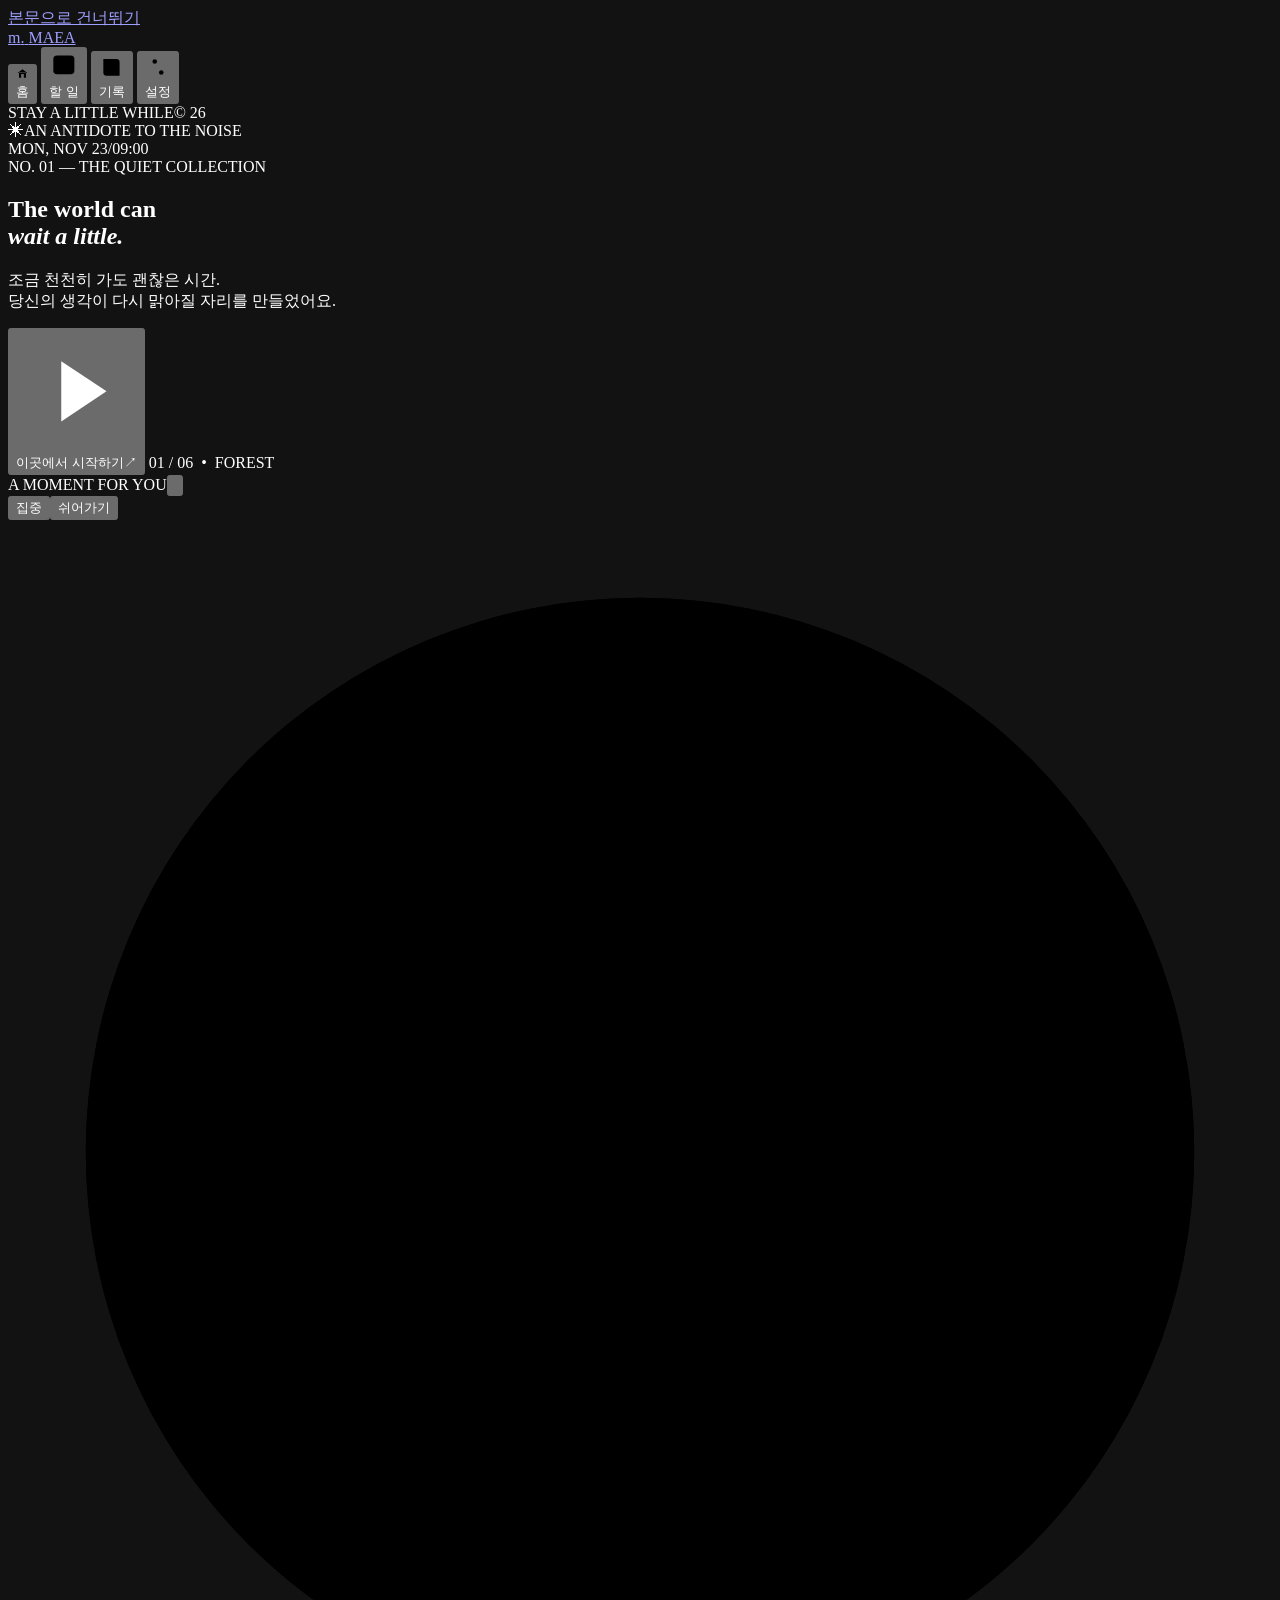
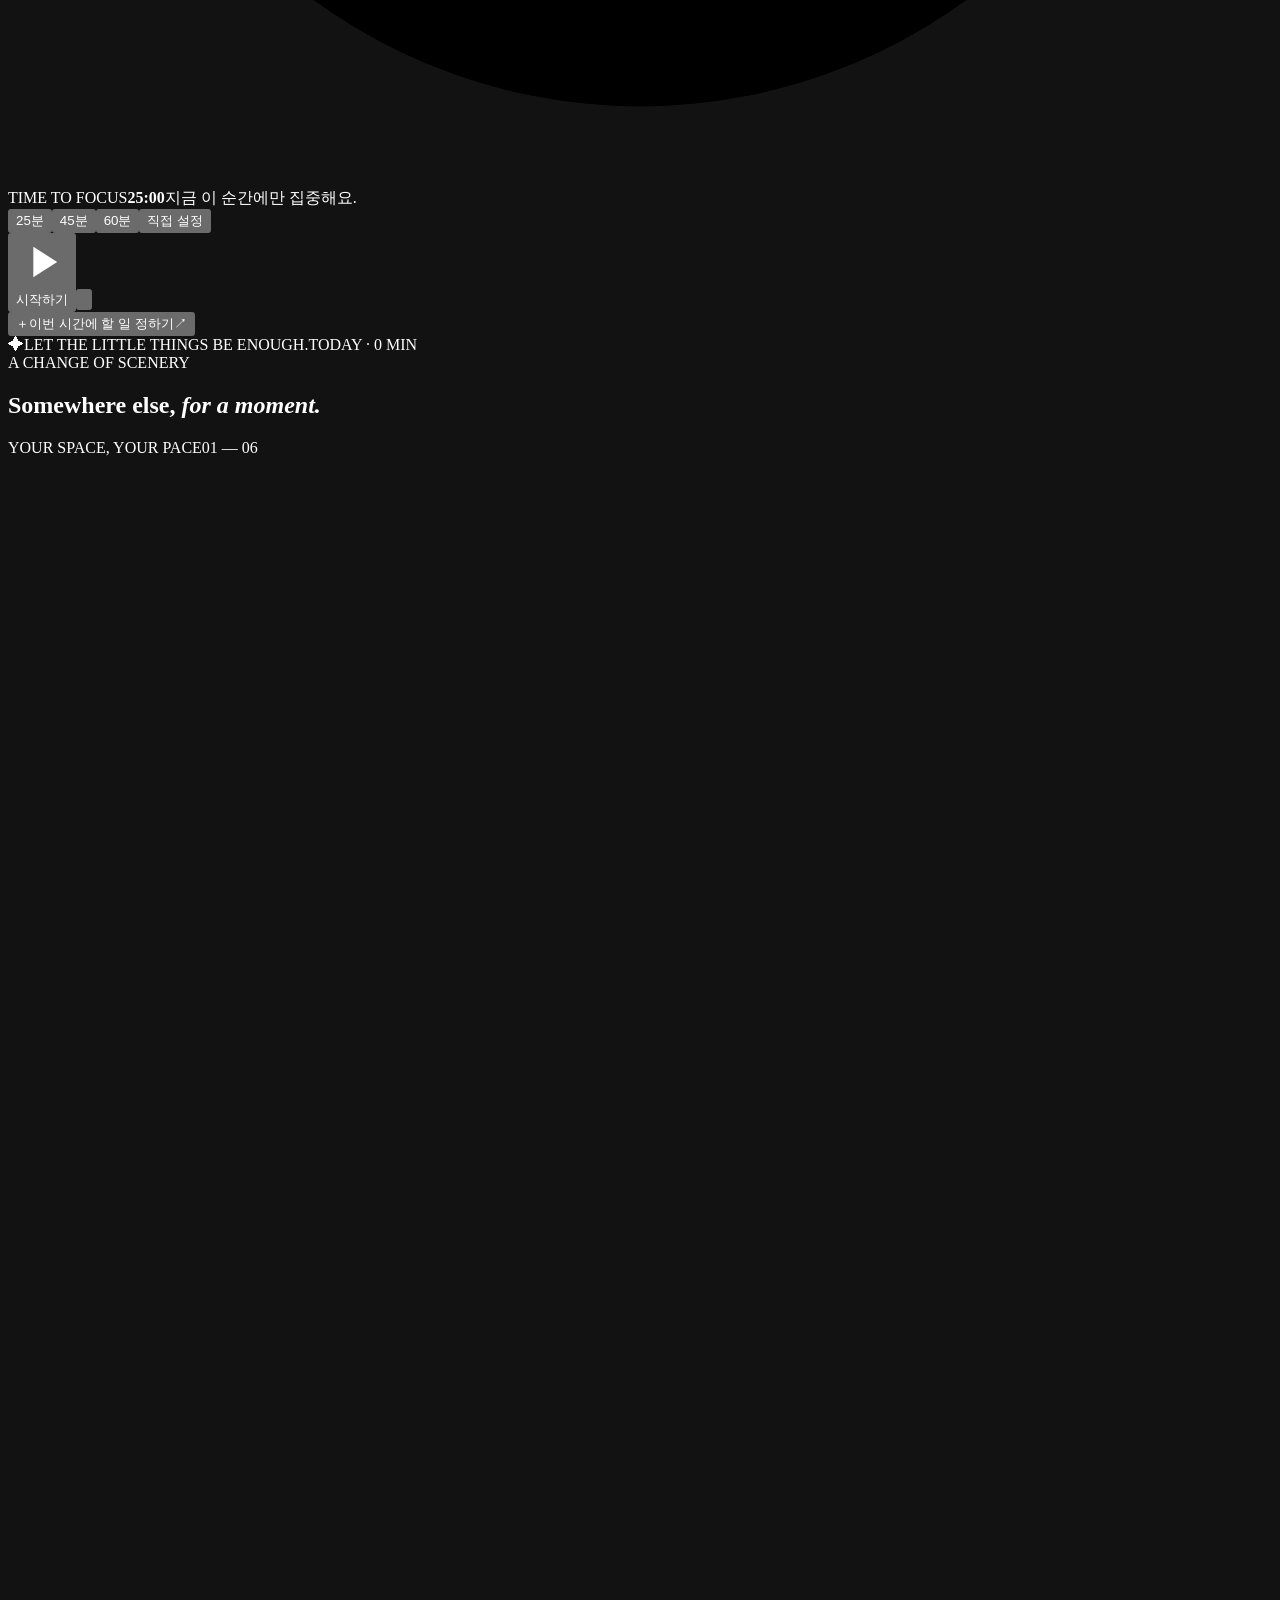
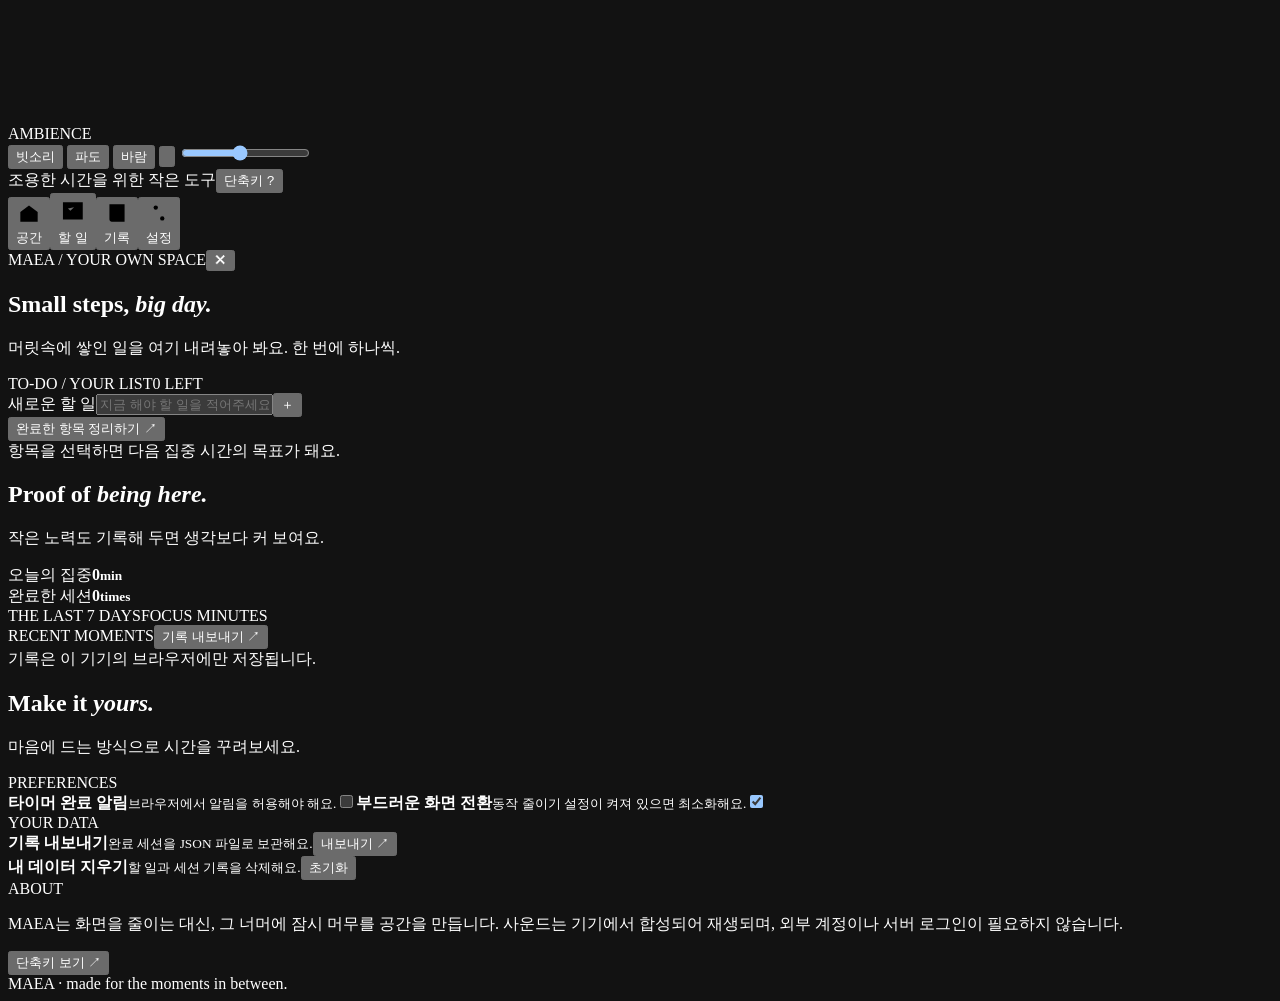
==== index.html @ 88b79ca4 "feat: initialize MAEA cinematic focus experience" ====
<!doctype html>
<html lang="ko">
<head>
  <meta charset="utf-8">
  <meta name="viewport" content="width=device-width, initial-scale=1, viewport-fit=cover">
  <meta name="theme-color" content="#111917">
  <meta name="description" content="MAEA — 조용한 공간, 나만의 시간. 풍경과 앰비언트 사운드, 타이머, 기록을 하나의 몰입 경험으로.">
  <meta name="color-scheme" content="dark">
  <meta property="og:title" content="MAEA — Make a little room for yourself.">
  <meta property="og:description" content="Focus, gently. 여섯 풍경과 함께하는 작은 몰입 공간.">
  <meta property="og:type" content="website">
  <link rel="icon" href="./favicon.svg" type="image/svg+xml">
  <link rel="manifest" href="./manifest.webmanifest">
  <link rel="preconnect" href="https://images.unsplash.com">
  <link rel="preconnect" href="https://fonts.googleapis.com">
  <link rel="preconnect" href="https://fonts.gstatic.com" crossorigin>
  <link href="https://fonts.googleapis.com/css2?family=DM+Sans:wght@400;500;600;700&family=DM+Mono:wght@400;500&family=Instrument+Serif:ital@0;1&family=Noto+Sans+KR:wght@300;400;500;600;700&display=swap" rel="stylesheet">
  <link rel="stylesheet" href="./styles.css">
  <title>MAEA — a place for the present</title>
</head>
<body>
  <a href="#main" class="skip-link">본문으로 건너뛰기</a>
  <div id="backdrop" aria-hidden="true">
    <div class="photo-layer photo-a" id="photoA"></div>
    <div class="photo-layer photo-b" id="photoB"></div>
    <div class="atmosphere"></div><div class="grain"></div>
  </div>
  <div class="app-shell" id="app">
    <aside class="rail" aria-label="탐색">
      <a href="#main" class="brand" aria-label="MAEA 홈">
        <span class="brand-glyph">m<span>.</span></span>
        <span class="brand-name">MAEA</span>
      </a>
      <div class="rail-center">
        <button class="rail-btn active" type="button" id="navHome" aria-label="홈" title="홈">
          <svg viewBox="0 0 24 24" aria-hidden="true"><path d="m3 11 9-7 9 7M5.5 10v10h13V10M9.5 20v-7h5v7"/></svg><span class="rail-tooltip">홈</span>
        </button>
        <button class="rail-btn" type="button" data-panel="tasks" aria-label="할 일" title="할 일">
          <svg viewBox="0 0 24 24" aria-hidden="true"><rect x="3.5" y="4.5" width="17" height="15" rx="3"/><path d="m7.5 10 2 2 3.5-4M14.5 11h3M7.5 16h9"/></svg><span class="rail-tooltip">할 일</span>
        </button>
        <button class="rail-btn" type="button" data-panel="journal" aria-label="기록" title="기록">
          <svg viewBox="0 0 24 24" aria-hidden="true"><path d="M4 4.5h12a3 3 0 0 1 3 3V20H7a3 3 0 0 1-3-3zM4 17a3 3 0 0 1 3-3h12M8.5 8.5h7M8.5 11.5h5"/></svg><span class="rail-tooltip">기록</span>
        </button>
        <span class="rail-rule"></span>
        <button class="rail-btn" type="button" data-panel="settings" aria-label="설정" title="설정">
          <svg viewBox="0 0 24 24" aria-hidden="true"><path d="M4 7h16M4 17h16M9 4v6M15 14v6"/><circle cx="9" cy="7" r="2.1"/><circle cx="15" cy="17" r="2.1"/></svg><span class="rail-tooltip">설정</span>
        </button>
      </div>
      <div class="rail-bottom"><span class="rail-vertical">STAY A LITTLE WHILE</span><span class="rail-index">© 26</span></div>
    </aside>
    <main class="main" id="main">
      <header class="topbar">
        <div class="top-left"><span class="tiny-diamond">✳</span><span>AN ANTIDOTE TO THE NOISE</span></div>
        <div class="top-right"><span class="live-dot"></span><span id="topToday">MON, NOV 23</span><span class="top-separator">/</span><time id="localClock">09:00</time></div>
      </header>
      <section class="hero-grid" aria-labelledby="sceneTitle">
        <div class="story">
          <div class="story-eyebrow"><span class="eyebrow-line"></span><span id="sceneCounter">NO. 01 — THE QUIET COLLECTION</span></div>
          <h1 id="sceneTitle">The world can<br> <em>wait a little.</em></h1>
          <p id="sceneDescription" class="story-copy">조금 천천히 가도 괜찮은 시간.<br>당신의 생각이 다시 맑아질 자리를 만들었어요.</p>
          <div class="story-actions">
            <button class="text-action" type="button" id="storyStart"><span class="action-circle"><svg viewBox="0 0 24 24" aria-hidden="true"><path d="m9 6 9 6-9 6z" fill="currentColor" stroke="none"/></svg></span><span>이곳에서 시작하기</span><span class="tiny-arrow">↗</span></button>
            <span class="story-divider"></span><span class="story-index" id="storyKind">01 / 06&nbsp; • &nbsp;FOREST</span>
          </div>
        </div>
        <div class="timer-wrap" id="timerWrap">
          <article class="timer-card" aria-label="집중 타이머">
            <div class="card-head"><span><span class="card-pulse"></span> A MOMENT FOR YOU</span><button type="button" class="icon-button" id="focusView" aria-label="집중 화면 전환" title="집중 화면"><svg viewBox="0 0 24 24" aria-hidden="true"><path d="M8 3H3v5M16 3h5v5M3 16v5h5M21 16v5h-5"/></svg></button></div>
            <div class="timer-switch" role="group" aria-label="타이머 모드"><button class="mode-btn selected" type="button" data-mode="focus" aria-pressed="true">집중</button><button class="mode-btn" type="button" data-mode="break" aria-pressed="false">쉬어가기</button></div>
            <div class="clock-area">
              <svg class="progress-ring" viewBox="0 0 260 260" aria-hidden="true"><circle class="ring-back" cx="130" cy="130" r="114"/><circle class="ring-front" id="progressCircle" cx="130" cy="130" r="114" stroke-dasharray="716.283" stroke-dashoffset="0"/></svg>
              <div class="clock-center"><span class="clock-label" id="clockLabel">TIME TO FOCUS</span><strong id="timerDisplay" class="timer-digits" role="timer" aria-live="off">25:00</strong><span id="timerSubtitle" class="clock-subtitle">지금 이 순간에만 집중해요.</span></div>
            </div>
            <div class="duration-row" role="group" aria-label="시간 선택"><button type="button" class="duration active" data-duration="25">25분</button><button type="button" class="duration" data-duration="45">45분</button><button type="button" class="duration" data-duration="60">60분</button><button type="button" class="duration" data-duration="custom">직접 설정</button></div>
            <div class="timer-actions"><button class="play-btn" type="button" id="timerPlay"><svg class="play-icon" viewBox="0 0 24 24" aria-hidden="true"><path d="m8 5 11 7-11 7z" fill="currentColor" stroke="none"/></svg><span id="playLabel">시작하기</span></button><button class="reset-btn" type="button" id="timerReset" aria-label="타이머 처음부터" title="타이머 초기화"><svg viewBox="0 0 24 24" aria-hidden="true"><path d="M4 12a8 8 0 1 0 2.5-5.8L4 9M4 4v5h5"/></svg></button></div>
            <button class="intent-row" type="button" data-panel="tasks"><span class="intent-plus">＋</span><span id="intentLabel">이번 시간에 할 일 정하기</span><span class="intent-chevron">↗</span></button>
          </article>
          <div class="session-caption"><span>✦</span><span>LET THE LITTLE THINGS BE ENOUGH.</span><span class="caption-rule"></span><span id="todayMinutes">TODAY · 0 MIN</span></div>
        </div>
      </section>
      <section class="explore" aria-label="풍경 선택">
        <div class="explore-heading"><div><span class="section-kicker">A CHANGE OF SCENERY</span><h2>Somewhere else, <em>for a moment.</em></h2></div><div class="explore-right"><span>YOUR SPACE, YOUR PACE</span><span id="sceneFraction">01 — 06</span></div></div>
        <div class="scene-gallery" id="sceneGallery" role="group" aria-label="공간 선택"></div>
      </section>
      <footer class="footer">
        <div class="sound-toolbar" aria-label="공간 사운드">
          <div class="sound-title"><svg viewBox="0 0 24 24" aria-hidden="true"><path d="M4 10v4M8 6v12M12 3v18M16 7v10M20 10v4"/></svg><span>AMBIENCE</span></div>
          <span class="sound-divider"></span>
          <button class="sound-choice" type="button" data-sound="rain" aria-pressed="false">빗소리</button>
          <button class="sound-choice" type="button" data-sound="ocean" aria-pressed="false">파도</button>
          <button class="sound-choice" type="button" data-sound="wind" aria-pressed="false">바람</button>
          <span class="sound-divider mobile-hide"></span>
          <button class="sound-mute" type="button" id="soundMute" aria-label="소리 켜기 또는 끄기" title="소리 끄기/켜기"><svg viewBox="0 0 24 24" aria-hidden="true"><path d="M4 9v6h4l5 4V5L8 9zM17 9c1.5 1.5 1.5 4.5 0 6"/></svg></button>
          <label class="volume-label" aria-label="음량"><input type="range" id="soundVolume" min="0" max="100" value="45"></label>
        </div>
        <div class="footer-note"><span>조용한 시간을 위한 작은 도구</span><button type="button" id="helpLink">단축키 <kbd>?</kbd></button></div>
      </footer>
    </main>
  </div>
  <div class="mobile-nav" aria-label="모바일 탐색"><button type="button" data-mobile-home class="mobile-link active"><svg viewBox="0 0 24 24"><path d="m4 11 8-6 8 6v9H4zM9 20v-7h6v7"/></svg><span>공간</span></button><button type="button" data-panel="tasks" class="mobile-link"><svg viewBox="0 0 24 24"><path d="M4 5h16v14H4zM8 10l2 2 3-3M14 14h4"/></svg><span>할 일</span></button><button type="button" data-panel="journal" class="mobile-link"><svg viewBox="0 0 24 24"><path d="M5 4h14v16H7a2 2 0 0 1-2-2zM9 9h6M9 13h6"/></svg><span>기록</span></button><button type="button" data-panel="settings" class="mobile-link"><svg viewBox="0 0 24 24"><path d="M4 7h16M4 17h16M9 4v6M15 14v6"/><circle cx="9" cy="7" r="2"/><circle cx="15" cy="17" r="2"/></svg><span>설정</span></button></div>
  <div class="scrim" id="scrim" hidden></div>
  <aside id="sidePanel" class="side-panel" aria-label="작업 패널" aria-hidden="true">
    <div class="panel-top"><span class="section-kicker">MAEA / YOUR OWN SPACE</span><button type="button" id="closePanel" class="panel-close" aria-label="닫기">✕</button></div>
    <div class="panel-page" data-page="tasks"><div class="panel-title-block"><h2>Small steps, <em>big day.</em></h2><p>머릿속에 쌓인 일을 여기 내려놓아 봐요. 한 번에 하나씩.</p></div><div class="panel-section-label"><span>TO-DO / YOUR LIST</span><span id="taskCount">0 LEFT</span></div><form id="taskForm" class="task-form"><label class="sr-only" for="taskInput">새로운 할 일</label><input id="taskInput" type="text" autocomplete="off" maxlength="90" placeholder="지금 해야 할 일을 적어주세요"><button type="submit" aria-label="추가">＋</button></form><div id="taskList" class="task-list"></div><button class="subtle-link" id="clearTasks" type="button">완료한 항목 정리하기 ↗</button><div class="panel-footnote">항목을 선택하면 다음 집중 시간의 목표가 돼요.</div></div>
    <div class="panel-page" data-page="journal"><div class="panel-title-block"><h2>Proof of <em>being here.</em></h2><p>작은 노력도 기록해 두면 생각보다 커 보여요.</p></div><div class="stats-grid"><div><span>오늘의 집중</span><strong id="statToday">0<small>min</small></strong></div><div><span>완료한 세션</span><strong id="statSessions">0<small>times</small></strong></div></div><div class="panel-section-label"><span>THE LAST 7 DAYS</span><span>FOCUS MINUTES</span></div><div id="weekBars" class="week-bars" aria-label="지난 7일 기록"></div><div class="panel-section-label history-label"><span>RECENT MOMENTS</span><button class="subtle-link" id="exportHistory" type="button">기록 내보내기 ↗</button></div><div id="historyList" class="history-list"></div><div class="panel-footnote">기록은 이 기기의 브라우저에만 저장됩니다.</div></div>
    <div class="panel-page" data-page="settings"><div class="panel-title-block"><h2>Make it <em>yours.</em></h2><p>마음에 드는 방식으로 시간을 꾸려보세요.</p></div><div class="panel-section-label">PREFERENCES</div><label class="setting-row"><span><strong>타이머 완료 알림</strong><small>브라우저에서 알림을 허용해야 해요.</small></span><input type="checkbox" id="notifyToggle" role="switch"></label><label class="setting-row"><span><strong>부드러운 화면 전환</strong><small>동작 줄이기 설정이 켜져 있으면 최소화해요.</small></span><input type="checkbox" id="motionToggle" role="switch" checked></label><div class="panel-section-label setting-space">YOUR DATA</div><div class="setting-row"><span><strong>기록 내보내기</strong><small>완료 세션을 JSON 파일로 보관해요.</small></span><button class="settings-action" type="button" id="exportSettings">내보내기 ↗</button></div><div class="setting-row"><span><strong>내 데이터 지우기</strong><small>할 일과 세션 기록을 삭제해요.</small></span><button class="settings-action danger" type="button" id="eraseData">초기화</button></div><div class="panel-section-label setting-space">ABOUT</div><p class="about-copy">MAEA는 화면을 줄이는 대신, 그 너머에 잠시 머무를 공간을 만듭니다. 사운드는 기기에서 합성되어 재생되며, 외부 계정이나 서버 로그인이 필요하지 않습니다.</p><button class="subtle-link" type="button" id="showShortcuts">단축키 보기 ↗</button><div class="panel-footnote">MAEA · made for the moments in between.</div></div>
  </aside>
  <div class="modal-backdrop" id="finishModal" hidden>
    <section class="finish-card" role="dialog" aria-modal="true" aria-labelledby="finishTitle"><span class="finish-stars">✦ &nbsp; ✳ &nbsp; ✦</span><span class="section-kicker">A MOMENT, WELL SPENT</span><h2 id="finishTitle">You showed <em>up.</em></h2><p id="finishBody">작은 집중 하나가 쌓였어요. 어떤 기분으로 마쳤나요?</p><div class="mood-row" role="group" aria-label="기분 선택"><button type="button" data-mood="맑음" aria-pressed="false">☀️ <span>맑음</span></button><button type="button" data-mood="평온" aria-pressed="false">🍃 <span>평온</span></button><button type="button" data-mood="뿌듯" aria-pressed="false">✨ <span>뿌듯</span></button><button type="button" data-mood="지침" aria-pressed="false">🌙 <span>지침</span></button></div><label class="sr-only" for="reflectionInput">짧은 메모</label><textarea id="reflectionInput" maxlength="240" placeholder="기억하고 싶은 생각 한 줄 (선택)" rows="3"></textarea><button class="play-btn finish-save" id="finishSave" type="button">기록 저장하기 <span>↗</span></button><button class="finish-later" type="button" id="finishClose">그냥 닫기</button></section>
  </div>
  <div class="modal-backdrop" id="shortcutModal" hidden><section class="shortcut-card" role="dialog" aria-modal="true" aria-labelledby="shortcutTitle"><div class="shortcut-heading"><h2 id="shortcutTitle">A few <em>shortcuts.</em></h2><button type="button" id="closeShortcuts" class="panel-close" aria-label="닫기">✕</button></div><div><span>타이머 시작 / 일시정지</span><kbd>Space</kbd></div><div><span>풍경 전환</span><kbd>1 — 6</kbd></div><div><span>패널 / 창 닫기</span><kbd>Esc</kbd></div><div><span>단축키 보기</span><kbd>?</kbd></div></section></div>
  <div class="toast" id="toast" role="status" aria-live="polite"></div>
  <script src="./app.js" defer></script>
</body>
</html>
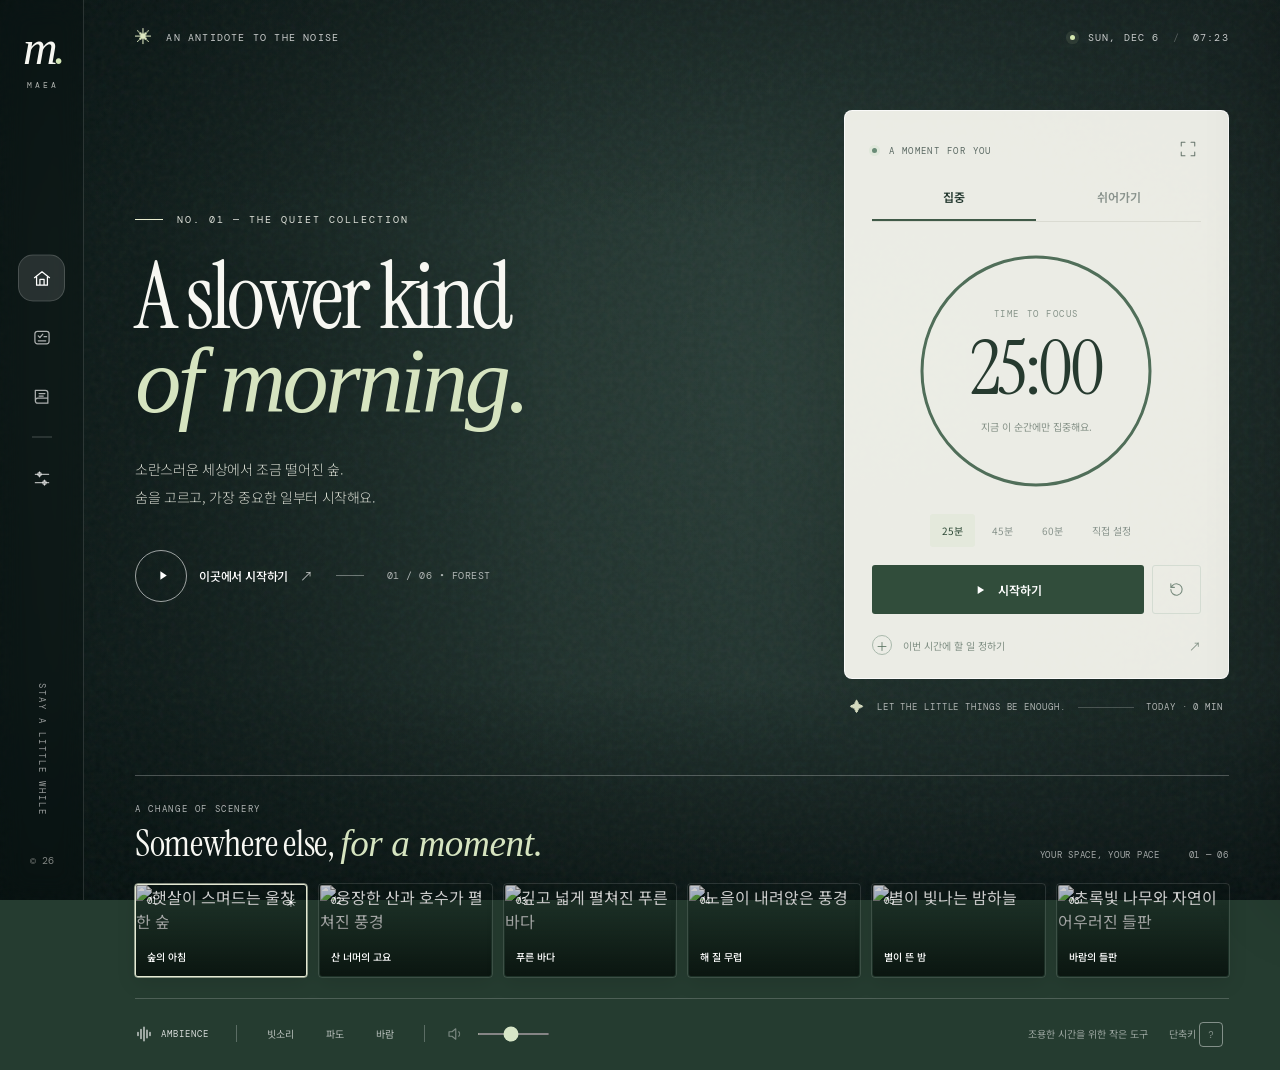
==== commit 7afde6ff: "ux: add designed custom duration dialog instead of native prompt" ====
--- a/index.html
+++ b/index.html
@@ -109,6 +109,17 @@
     <section class="finish-card" role="dialog" aria-modal="true" aria-labelledby="finishTitle"><span class="finish-stars">✦ &nbsp; ✳ &nbsp; ✦</span><span class="section-kicker">A MOMENT, WELL SPENT</span><h2 id="finishTitle">You showed <em>up.</em></h2><p id="finishBody">작은 집중 하나가 쌓였어요. 어떤 기분으로 마쳤나요?</p><div class="mood-row" role="group" aria-label="기분 선택"><button type="button" data-mood="맑음" aria-pressed="false">☀️ <span>맑음</span></button><button type="button" data-mood="평온" aria-pressed="false">🍃 <span>평온</span></button><button type="button" data-mood="뿌듯" aria-pressed="false">✨ <span>뿌듯</span></button><button type="button" data-mood="지침" aria-pressed="false">🌙 <span>지침</span></button></div><label class="sr-only" for="reflectionInput">짧은 메모</label><textarea id="reflectionInput" maxlength="240" placeholder="기억하고 싶은 생각 한 줄 (선택)" rows="3"></textarea><button class="play-btn finish-save" id="finishSave" type="button">기록 저장하기 <span>↗</span></button><button class="finish-later" type="button" id="finishClose">그냥 닫기</button></section>
   </div>
   <div class="modal-backdrop" id="shortcutModal" hidden><section class="shortcut-card" role="dialog" aria-modal="true" aria-labelledby="shortcutTitle"><div class="shortcut-heading"><h2 id="shortcutTitle">A few <em>shortcuts.</em></h2><button type="button" id="closeShortcuts" class="panel-close" aria-label="닫기">✕</button></div><div><span>타이머 시작 / 일시정지</span><kbd>Space</kbd></div><div><span>풍경 전환</span><kbd>1 — 6</kbd></div><div><span>패널 / 창 닫기</span><kbd>Esc</kbd></div><div><span>단축키 보기</span><kbd>?</kbd></div></section></div>
+  <div class="modal-backdrop" id="customModal" hidden>
+    <section class="custom-card" role="dialog" aria-modal="true" aria-labelledby="customTitle">
+      <div class="custom-top"><span class="section-kicker">SET YOUR OWN PACE</span><button id="customClose" type="button" class="panel-close" aria-label="닫기">✕</button></div>
+      <h2 id="customTitle">Your time, <em>your rules.</em></h2>
+      <p>오늘의 리듬에 딱 맞는 시간을 정해보세요.</p>
+      <form id="customForm"><label for="customMinutes">DURATION / MINUTES</label>
+        <div class="custom-input-wrap"><input id="customMinutes" type="number" min="1" max="180" step="1" required inputmode="numeric"><span>MIN</span></div>
+        <button class="play-btn custom-apply" type="submit">이 시간으로 시작하기 <span>↗</span></button>
+      </form>
+    </section>
+  </div>
   <div class="toast" id="toast" role="status" aria-live="polite"></div>
   <script src="./app.js" defer></script>
 </body>
--- a/styles.css
+++ b/styles.css
@@ -0,0 +1,261 @@
+:root{
+  --ink:#14201c;--muted:#718079;--paper:#f3f1e9;--accent:#dee9cf;--white:#f7f7f2;--serif:'Instrument Serif',Georgia,serif;--sans:'DM Sans','Noto Sans KR',system-ui,sans-serif;--mono:'DM Mono',monospace;--shadow:0 28px 90px rgba(3,14,10,.24);
+}
+*,*::before,*::after{box-sizing:border-box}
+html{scroll-behavior:smooth;background:#151d18}
+body{margin:0;min-width:320px;color:var(--white);background:transparent;font-family:var(--sans);-webkit-font-smoothing:antialiased}
+button,input,textarea{font:inherit}
+button{cursor:pointer}
+button:focus-visible,input:focus-visible,textarea:focus-visible,a:focus-visible{outline:2px solid #e4eab7;outline-offset:4px}
+a{color:inherit;text-decoration:none}
+[hidden]{display:none!important}
+svg{width:22px;height:22px;fill:none;stroke:currentColor;stroke-width:1.5;stroke-linecap:round;stroke-linejoin:round}
+.sr-only{position:absolute!important;width:1px;height:1px;padding:0;margin:-1px;overflow:hidden;clip:rect(0,0,0,0);white-space:nowrap;border:0}
+.skip-link{position:absolute;top:-70px;left:20px;background:#fff;color:#111;padding:12px 18px;z-index:60}
+.skip-link:focus{top:15px}
+#backdrop{position:fixed;inset:0;z-index:0;background:radial-gradient(circle at 70% 40%,#4d695e,#101e1d)}
+.photo-layer{position:absolute;inset:-15px;background-size:cover;background-position:center;will-change:opacity,transform;transition:opacity 1.5s cubic-bezier(.22,1,.36,1),transform 9s ease;transform:scale(1.035);opacity:0}
+.photo-layer.visible{opacity:1;transform:scale(1)}
+.atmosphere{position:absolute;inset:0;background:linear-gradient(90deg,rgba(4,15,14,.72) 0%,rgba(4,14,13,.42) 43%,rgba(3,12,13,.46) 75%,rgba(4,12,13,.57) 100%),linear-gradient(0deg,rgba(4,14,13,.75),transparent 24%,transparent 75%,rgba(4,11,12,.32));pointer-events:none}
+.grain{position:absolute;inset:0;pointer-events:none;opacity:.12;background-image:url("data:image/svg+xml,%3Csvg viewBox='0 0 180 180' xmlns='http://www.w3.org/2000/svg'%3E%3Cfilter id='n'%3E%3CfeTurbulence type='fractalNoise' baseFrequency='.87' numOctaves='3' stitchTiles='stitch'/%3E%3C/filter%3E%3Crect width='100%25' height='100%25' filter='url(%23n)' opacity='.47'/%3E%3C/svg%3E");mix-blend-mode:screen}
+.app-shell{position:relative;z-index:1;min-height:100svh;display:grid;grid-template-columns:84px minmax(0,1fr)}
+.rail{height:100svh;position:sticky;top:0;display:flex;flex-direction:column;align-items:center;border-right:1px solid rgba(255,255,255,.13);background:rgba(4,11,10,.17);backdrop-filter:blur(13px);-webkit-backdrop-filter:blur(13px);z-index:4}
+.brand{display:flex;align-items:center;flex-direction:column;gap:1px;padding-top:25px;line-height:1}
+.brand-glyph{font-family:var(--serif);font-size:48px;font-style:italic;letter-spacing:-.12em;line-height:.95}.brand-glyph span{color:#d3e6b7;margin-left:2px}
+.brand-name{font-family:var(--mono);font-size:8px;letter-spacing:.35em;opacity:.7;margin-top:9px;margin-left:3px}
+.rail-center{display:flex;flex-direction:column;align-items:center;gap:12px;position:absolute;top:42%;transform:translateY(-50%)}
+.rail-btn{width:47px;height:47px;border:1px solid transparent;background:transparent;color:rgba(255,255,255,.66);display:grid;place-items:center;position:relative;border-radius:15px;transition:color .2s,background .2s,border-color .2s}
+.rail-btn:hover,.rail-btn.active{color:#fff;background:rgba(255,255,255,.11);border-color:rgba(255,255,255,.16)}
+.rail-btn svg{width:20px;height:20px}
+.rail-tooltip{position:absolute;pointer-events:none;left:61px;white-space:nowrap;padding:9px 13px;border:1px solid rgba(255,255,255,.16);background:#202d28;color:#fff;font-size:11px;border-radius:8px;opacity:0;transform:translateX(-6px);transition:opacity .2s,transform .2s}
+.rail-btn:hover .rail-tooltip,.rail-btn:focus-visible .rail-tooltip{opacity:1;transform:none}
+.rail-rule{width:20px;height:1px;background:rgba(255,255,255,.24);margin:5px 0}
+.rail-bottom{margin-top:auto;margin-bottom:33px;display:flex;align-items:center;flex-direction:column;gap:38px}
+.rail-vertical{writing-mode:vertical-rl;letter-spacing:.22em;font-family:var(--mono);font-size:9px;color:rgba(255,255,255,.57)}
+.rail-index{font-family:var(--mono);font-size:10px;opacity:.5}
+.main{min-width:0;min-height:100svh;display:flex;flex-direction:column;padding:0 clamp(26px,4vw,68px)}
+.topbar{display:flex;justify-content:space-between;align-items:center;padding:29px 0 10px;font-family:var(--mono);font-size:10px;letter-spacing:.12em;color:rgba(255,255,255,.76)}
+.top-left,.top-right{display:flex;align-items:center;gap:13px}
+.tiny-diamond{font-size:17px;color:#dde7c0;line-height:1}
+.live-dot,.card-pulse{display:inline-block;width:5px;height:5px;border-radius:50%;background:#d6e9b1;box-shadow:0 0 0 4px rgba(214,233,177,.1)}
+.top-separator{opacity:.35}
+.hero-grid{display:grid;grid-template-columns:minmax(0,1fr) minmax(350px,385px);gap:clamp(24px,4.4vw,74px);align-items:center;flex:1;padding:clamp(30px,6vh,76px) 0 40px}
+.story{max-width:850px;padding:0 0 30px;min-width:0;animation:reveal .8s both}
+.story-eyebrow{font-family:var(--mono);font-size:10px;letter-spacing:.2em;display:flex;align-items:center;gap:14px;color:rgba(249,250,242,.87)}
+.eyebrow-line{width:28px;height:1px;background:#e8eccf}
+h1,h2,p{margin-top:0}
+.story h1{font:400 clamp(74px,7.2vw,138px)/.91 var(--serif);letter-spacing:-.038em;margin:30px 0 31px;text-wrap:balance;text-shadow:0 4px 40px rgba(5,10,8,.1)}
+.story h1 em,.explore h2 em,.panel-title-block h2 em,.finish-card h2 em,.shortcut-card h2 em{font-weight:400;color:#d6e4c0}
+.story-copy{color:rgba(245,246,235,.85);font-size:14px;line-height:2.03;font-family:'Noto Sans KR',sans-serif;font-weight:300;letter-spacing:-.025em;min-height:54px}
+.story-actions{display:flex;align-items:center;gap:23px;margin-top:38px}
+.text-action{padding:0;display:flex;align-items:center;gap:12px;color:#fff;background:none;border:0;font-family:'Noto Sans KR',sans-serif;font-size:12px;letter-spacing:-.02em;font-weight:500}
+.action-circle{display:grid;place-items:center;width:52px;height:52px;border:1px solid rgba(255,255,255,.59);border-radius:100%;transition:background .25s,transform .25s}
+.action-circle svg{width:17px;height:17px;margin-left:2px}
+.text-action:hover .action-circle{background:rgba(255,255,255,.2);transform:rotate(12deg)}
+.tiny-arrow{font-size:13px;font-weight:400;opacity:.68;transition:transform .2s}.text-action:hover .tiny-arrow{transform:translate(3px,-3px)}
+.story-divider{height:1px;width:28px;background:rgba(255,255,255,.36)}
+.story-index{font:10px var(--mono);letter-spacing:.05em;color:rgba(255,255,255,.65)}
+.timer-wrap{align-self:center;justify-self:end;width:100%;max-width:385px;animation:reveal .8s .12s both}
+.timer-card{color:var(--ink);background:rgba(248,248,241,.94);border:1px solid rgba(255,255,255,.8);border-radius:8px;box-shadow:var(--shadow);padding:25px 27px 23px;backdrop-filter:blur(32px);-webkit-backdrop-filter:blur(32px)}
+.card-head{display:flex;align-items:center;justify-content:space-between;font:9px var(--mono);letter-spacing:.16em;color:#5b6963}
+.card-head>span{display:flex;align-items:center;gap:12px}
+.card-pulse{background:#698b76;box-shadow:0 0 0 3px #e0e8db}
+.icon-button{border:none;background:none;color:#67766d;padding:4px}.icon-button svg{width:18px;height:18px;stroke-width:1.35}
+.icon-button:hover,.reset-btn:hover{color:#182c23}
+.timer-switch{display:grid;grid-template-columns:1fr 1fr;border-bottom:1px solid #dadbd2;margin-top:23px}
+.mode-btn{background:none;border:0;border-bottom:2px solid transparent;padding:0 7px 14px;color:#88928c;font-size:12px;font-weight:600;font-family:'Noto Sans KR',sans-serif}
+.mode-btn.selected{color:#243930;border-color:#405a48}
+.clock-area{position:relative;width:min(100%,260px);aspect-ratio:1;margin:19px auto 9px}
+.progress-ring{display:block;width:100%;height:100%;transform:rotate(-90deg);overflow:visible;stroke-linecap:round}
+.ring-back{fill:none;stroke:rgba(43,71,54,.085);stroke-width:1.2}
+.ring-front{fill:none;stroke:#506e59;stroke-width:3;transition:stroke-dashoffset .45s linear}
+.clock-center{position:absolute;inset:0;display:flex;align-items:center;justify-content:center;flex-direction:column}
+.clock-label{font:9px var(--mono);letter-spacing:.17em;color:#87948a;margin-bottom:13px}
+.timer-digits{font:400 clamp(55px,6vw,76px)/.95 var(--serif);letter-spacing:-.035em;font-variant-numeric:tabular-nums;color:#263a2f}
+.clock-subtitle{font-family:'Noto Sans KR',sans-serif;font-size:10px;color:#859187;margin-top:14px;font-weight:400}
+.duration-row{display:flex;align-items:center;justify-content:center;gap:5px;margin:13px 0 18px}
+.duration{border:1px solid transparent;background:transparent;color:#8a958e;font-size:10px;font-family:'Noto Sans KR',sans-serif;padding:8px 11px;border-radius:3px;white-space:nowrap;transition:background .2s,color .2s}
+.duration.active,.duration:hover{background:#e4e9dc;color:#2f4b38}
+.timer-actions{display:flex;gap:8px}
+.play-btn{border:0;border-radius:3px;background:#314d3b;color:#fff;min-height:49px;display:flex;justify-content:center;align-items:center;gap:11px;flex:1;font-family:'Noto Sans KR',sans-serif;font-size:12px;font-weight:600;transition:background .2s,transform .2s}
+.play-btn:hover{background:#486952}.play-btn:active{transform:translateY(1px)}
+.play-btn svg{width:14px;height:14px}
+.reset-btn{width:49px;flex:none;border:1px solid #d4dcd2;background:transparent;border-radius:3px;color:#788b7d;display:grid;place-items:center}
+.reset-btn svg{width:17px;height:17px}
+.intent-row{display:flex;align-items:center;gap:11px;width:100%;background:none;border:0;padding:21px 0 0;text-align:left;font-family:'Noto Sans KR',sans-serif;font-size:10px;color:#819085}
+.intent-plus{width:20px;height:20px;display:grid;place-items:center;border-radius:50%;border:1px solid #a9b9ac;color:#587260;font-size:12px}
+#intentLabel{overflow:hidden;white-space:nowrap;text-overflow:ellipsis;flex:1}.intent-chevron{font-size:12px}
+.intent-row:hover{color:#263e2e}
+.session-caption{display:flex;align-items:center;gap:12px;color:rgba(255,255,255,.75);font:9px var(--mono);letter-spacing:.1em;margin:19px 6px}
+.session-caption>span:first-child{font-size:14px;color:#e5ebce}.caption-rule{flex:1;height:1px;background:rgba(255,255,255,.24)}
+.explore{border-top:1px solid rgba(255,255,255,.25);padding:20px 0 21px}
+.explore-heading{display:flex;align-items:end;justify-content:space-between;gap:20px;margin-bottom:20px}
+.section-kicker{font:9px var(--mono);letter-spacing:.18em;color:rgba(255,255,255,.67)}
+.explore h2{font:400 clamp(24px,2.9vw,39px)/1.08 var(--serif);margin:7px 0 0;letter-spacing:-.01em}
+.explore-right{display:flex;gap:29px;color:rgba(255,255,255,.62);font:9px var(--mono);letter-spacing:.08em;margin-bottom:3px}
+.scene-gallery{display:grid;grid-template-columns:repeat(6,minmax(0,1fr));gap:12px}
+.scene-card{position:relative;min-width:0;border:1px solid transparent;outline:1px solid rgba(255,255,255,.12);background:rgba(7,17,13,.25);padding:0;border-radius:3px;overflow:hidden;color:#fff;text-align:left;aspect-ratio:1.85;isolation:isolate;transition:border-color .24s,transform .24s;box-shadow:0 6px 20px rgba(0,0,0,.1)}
+.scene-card img{position:absolute;inset:0;width:100%;height:100%;object-fit:cover;filter:brightness(.8) saturate(.85);transition:transform .65s,filter .3s;z-index:-2}
+.scene-card:after{content:"";z-index:-1;position:absolute;inset:0;background:linear-gradient(0deg,rgba(5,13,9,.75),transparent 85%)}
+.scene-card:hover{transform:translateY(-3px)}.scene-card:hover img{transform:scale(1.09);filter:brightness(.98)}
+.scene-card.active{border-color:rgba(252,255,232,.9);outline-color:rgba(252,255,232,.5)}
+.scene-card .scene-label{position:absolute;left:11px;bottom:12px;right:10px;font-family:'Noto Sans KR',sans-serif;font-weight:500;font-size:10px;white-space:nowrap;overflow:hidden;text-overflow:ellipsis}
+.scene-card .scene-n{position:absolute;top:10px;left:11px;font:9px var(--mono);color:rgba(255,255,255,.9)}
+.scene-card .scene-selected{position:absolute;top:9px;right:10px;font-size:13px;opacity:0}
+.scene-card.active .scene-selected{opacity:1}
+.footer{padding:17px 0 19px;border-top:1px solid rgba(255,255,255,.19);display:flex;align-items:center;justify-content:space-between;gap:18px}
+.sound-toolbar{display:flex;align-items:center;gap:8px}
+.sound-title{display:flex;align-items:center;gap:8px;margin-right:9px;font:9px var(--mono);letter-spacing:.11em;color:rgba(255,255,255,.82)}.sound-title svg{height:18px;width:18px;stroke-width:1.8}
+.sound-divider{height:17px;width:1px;background:rgba(255,255,255,.25);margin:0 10px}
+.sound-choice{border:1px solid transparent;border-radius:4px;background:transparent;color:rgba(255,255,255,.66);padding:9px 11px;font-size:10px;font-family:'Noto Sans KR',sans-serif}
+.sound-choice:hover,.sound-choice.active{background:rgba(255,255,255,.14);color:#fff;border-color:rgba(255,255,255,.15)}
+.sound-mute{border:0;background:none;color:rgba(255,255,255,.8);padding:3px;display:grid;place-items:center}.sound-mute svg{width:18px;height:18px}
+.volume-label{display:flex;width:77px;align-items:center}.volume-label input{width:100%;accent-color:#d7e6c7;height:2px;cursor:pointer}
+.footer-note{display:flex;align-items:center;gap:15px;color:rgba(255,255,255,.54);font:10px 'Noto Sans KR',sans-serif;white-space:nowrap}.footer-note button{color:inherit;background:none;border:none;font:10px 'Noto Sans KR',sans-serif}
+kbd{font:10px var(--mono);padding:5px 8px;border:1px solid currentColor;border-radius:4px;opacity:.8}
+.mobile-nav{display:none}
+.scrim{position:fixed;inset:0;background:rgba(3,11,8,.6);z-index:19;backdrop-filter:blur(5px);animation:fade-in .25s both}
+.side-panel{position:fixed;top:0;right:0;bottom:0;z-index:20;width:min(465px,100%);transform:translateX(105%);transition:transform .42s cubic-bezier(.2,.72,.15,1);background:#f2f1eb;color:#24342b;padding:32px clamp(22px,3.4vw,43px) 37px;overflow-y:auto;box-shadow:-20px 0 70px rgba(0,0,0,.24);scrollbar-width:thin;overscroll-behavior:contain}
+.side-panel.open{transform:translateX(0)}
+.panel-top{display:flex;justify-content:space-between;align-items:center;margin-bottom:40px}.panel-top .section-kicker,.panel-section-label{color:#7e8e81}
+.panel-close{width:34px;height:34px;border:1px solid #dae0d6;background:transparent;border-radius:50%;color:#3f5848;display:grid;place-items:center;font-size:11px}
+.panel-close:hover{background:#e0e7dc}
+.panel-page{display:none}.panel-page.active{display:block;animation:reveal .4s both}
+.panel-title-block{margin-bottom:43px}
+.panel-title-block h2{font:400 55px/.96 var(--serif);letter-spacing:-.025em;margin-bottom:18px}
+.panel-title-block h2 em{color:#66836c}
+.panel-title-block p{color:#7d887e;font:12px/1.8 'Noto Sans KR',sans-serif;letter-spacing:-.025em}
+.panel-section-label{display:flex;justify-content:space-between;align-items:center;gap:10px;border-bottom:1px solid #d7ded4;padding-bottom:14px;margin-bottom:16px;font:9px var(--mono);letter-spacing:.13em}
+.task-form{display:flex;background:white;border:1px solid #dbe1d7;border-radius:4px;height:51px;overflow:hidden}
+.task-form:focus-within{border-color:#73917a}
+.task-form input{flex:1;border:0;background:transparent;color:#223f2e;outline:none!important;padding:0 15px;font:12px 'Noto Sans KR',sans-serif;min-width:0}
+.task-form input::placeholder{color:#a0aaa2}
+.task-form button{width:49px;border:0;background:#36533f;color:white;font-size:24px;font-weight:300}
+.task-list{display:flex;flex-direction:column;margin-top:19px;min-height:88px}
+.task-item{display:flex;gap:11px;align-items:center;padding:13px 0;border-bottom:1px solid #e0e5dc}
+.task-check{width:19px;height:19px;flex:none;border:1px solid #b5c1b3;background:transparent;border-radius:50%;display:grid;place-items:center;color:#fff;padding:0}
+.task-item.done .task-check{background:#5c826a;border-color:#5c826a}
+.task-check svg{width:12px;height:12px;display:none}.task-item.done .task-check svg{display:block}
+.task-text{border:0;background:none;color:#435749;min-width:0;flex:1;text-align:left;font:12px/1.6 'Noto Sans KR',sans-serif;overflow-wrap:anywhere}
+.task-item.done .task-text{text-decoration:line-through;opacity:.45}
+.task-item.intent .task-text{color:#1b3626;font-weight:600}
+.task-current{font-size:9px;font-family:'Noto Sans KR',sans-serif;color:#4f7658;padding:3px 5px;background:#e3eadd}
+.task-delete{border:0;background:none;color:#9caaa0;padding:4px;font-size:15px}
+.task-delete:hover{color:#a34f41}
+.subtle-link{padding:8px 0;background:none;border:0;color:#607e68;font:10px 'Noto Sans KR',sans-serif;letter-spacing:-.015em}
+.subtle-link:hover{text-decoration:underline}
+.panel-footnote{font:10px/1.9 'Noto Sans KR',sans-serif;color:#9aab9d;margin-top:35px;padding-top:18px;border-top:1px solid #dfe5dd}
+.task-empty{font:12px/1.8 'Noto Sans KR',sans-serif;color:#9bab9e;padding:22px 0;text-align:center}
+.stats-grid{display:grid;grid-template-columns:1fr 1fr;gap:9px;margin-bottom:38px}
+.stats-grid>div{background:#e3e8df;padding:18px 19px 22px}
+.stats-grid span{display:block;font:10px 'Noto Sans KR',sans-serif;color:#748576;margin-bottom:14px}
+.stats-grid strong{font:400 47px var(--serif);color:#34533c}
+.stats-grid small{font:11px var(--mono);margin-left:5px;color:#89988b}
+.week-bars{display:grid;grid-template-columns:repeat(7,minmax(0,1fr));gap:10px;align-items:end;min-height:159px;padding:6px 3px 17px;border-bottom:1px solid #dfe6dc}
+.week-column{display:flex;flex-direction:column;align-items:center;gap:10px;min-width:0}
+.week-column .bar-track{height:107px;width:100%;max-width:26px;background:#e3e8df;position:relative;display:flex;align-items:end;overflow:hidden;border-radius:2px}
+.bar-fill{width:100%;min-height:0;background:#698976;transition:height .5s}
+.week-column.today .bar-fill{background:#304f3c}
+.week-column small{font:9px var(--mono);color:#94a095}
+.week-column strong{font:9px var(--mono);font-weight:400;color:#5f7965}
+.history-label{margin-top:40px}
+.history-item{display:flex;align-items:flex-start;justify-content:space-between;gap:12px;border-bottom:1px solid #e0e5dc;padding:13px 0}
+.history-item strong{display:block;font:12px 'Noto Sans KR',sans-serif;font-weight:600;color:#3a5641}
+.history-item small{display:block;margin-top:6px;font:10px/1.6 'Noto Sans KR',sans-serif;color:#87968a;max-width:250px;overflow-wrap:anywhere}
+.history-item>span{font:11px var(--mono);white-space:nowrap;color:#67836e}
+.history-empty{padding:27px 8px;font:12px/1.8 'Noto Sans KR',sans-serif;text-align:center;color:#93a195}
+.setting-row{display:flex;justify-content:space-between;align-items:center;gap:18px;padding:17px 0;border-bottom:1px solid #e0e5dc}
+.setting-row strong{display:block;font:12px 'Noto Sans KR',sans-serif;font-weight:600;color:#334b39}
+.setting-row small{display:block;font:10px/1.8 'Noto Sans KR',sans-serif;color:#9ca89d;margin-top:5px}
+.setting-row input[type=checkbox]{appearance:none;-webkit-appearance:none;position:relative;flex:none;width:39px;height:23px;border-radius:15px;background:#cdd5cb;cursor:pointer;transition:background .2s}
+.setting-row input[type=checkbox]::after{content:"";position:absolute;top:3px;left:3px;width:17px;height:17px;background:white;border-radius:50%;transition:transform .2s;box-shadow:0 1px 3px #0002}
+.setting-row input[type=checkbox]:checked{background:#577962}
+.setting-row input[type=checkbox]:checked::after{transform:translateX(16px)}
+.setting-space{margin-top:37px}.settings-action{border:1px solid #bfd0bf;background:transparent;color:#4c7153;white-space:nowrap;font-size:10px;padding:9px}.settings-action.danger{color:#a06a64;border-color:#d9bcb8}
+.about-copy{font:12px/2 'Noto Sans KR',sans-serif;color:#849486}
+.modal-backdrop{position:fixed;inset:0;background:rgba(4,16,13,.72);backdrop-filter:blur(14px);z-index:30;display:grid;place-items:center;padding:22px;animation:fade-in .3s}
+.finish-card,.shortcut-card{width:min(440px,100%);background:#f2f2e9;color:#2d4436;padding:37px 39px 33px;box-shadow:0 40px 90px #0005;position:relative}
+.finish-stars{display:block;font-size:32px;color:#8baa8d;letter-spacing:.15em;text-align:center;margin:4px 0 27px}
+.finish-card .section-kicker{color:#7a9680;display:block;text-align:center}
+.finish-card h2{font:400 61px/1 var(--serif);text-align:center;letter-spacing:-.025em;margin:12px 0 15px}
+.finish-card h2 em{color:#80a184}
+.finish-card>p{font:12px/1.9 'Noto Sans KR',sans-serif;color:#899889;text-align:center;margin-bottom:24px}
+.mood-row{display:grid;grid-template-columns:repeat(4,1fr);gap:7px;margin-bottom:16px}
+.mood-row button{background:#e8ece4;border:1px solid transparent;border-radius:3px;padding:10px 3px;color:#6f8171;display:flex;flex-direction:column;align-items:center;gap:6px;font-size:18px}
+.mood-row span{font:10px 'Noto Sans KR',sans-serif}
+.mood-row button.active{border-color:#75947b;background:#d9e4d6}
+.finish-card textarea{display:block;width:100%;border:1px solid #d4ded2;border-radius:3px;background:#fff;resize:vertical;min-height:70px;padding:12px;font:12px/1.7 'Noto Sans KR',sans-serif;outline-color:#729379}
+.finish-save{width:100%;margin-top:16px}
+.finish-later{display:block;margin:15px auto 0;border:0;background:transparent;color:#8c9b8f;font:11px 'Noto Sans KR',sans-serif}
+.shortcut-card{padding:36px}
+.shortcut-heading{display:flex;justify-content:space-between;align-items:start;margin-bottom:30px}
+.shortcut-card h2{font:400 42px var(--serif);margin:0}.shortcut-card h2 em{color:#739277}
+.shortcut-card>div:not(.shortcut-heading){display:flex;justify-content:space-between;align-items:center;border-top:1px solid #dae0d5;padding:13px 2px;font:12px 'Noto Sans KR',sans-serif}
+.shortcut-card kbd{color:#657866;min-width:55px;text-align:center}
+.toast{position:fixed;left:50%;bottom:28px;transform:translate(-50%,24px);padding:13px 20px;background:#eaf0e5;color:#2c4b37;border:1px solid #fff5;border-radius:3px;box-shadow:0 20px 45px #0003;z-index:45;opacity:0;pointer-events:none;font:12px 'Noto Sans KR',sans-serif;transition:opacity .3s,transform .3s;max-width:calc(100% - 32px);text-align:center}
+.toast.show{opacity:1;transform:translate(-50%,0)}
+body.focus-only .story,body.focus-only .explore,body.focus-only .footer,body.focus-only .topbar,body.focus-only .rail-center,body.focus-only .rail-bottom{opacity:0;pointer-events:none}
+body.focus-only .hero-grid{grid-template-columns:1fr;justify-items:center}
+body.focus-only .timer-wrap{justify-self:center;max-width:405px}
+body.focus-only .timer-card{box-shadow:0 40px 130px #0006}
+body.focus-only .main{padding-bottom:0}
+body.focus-only .hero-grid{padding:10px 0}
+body.focus-only .brand{opacity:.65}
+@keyframes reveal{from{opacity:0;transform:translateY(15px)}to{opacity:1;transform:translateY(0)}}
+@keyframes fade-in{from{opacity:0}to{opacity:1}}
+@media(min-width:1500px){.app-shell{grid-template-columns:98px 1fr}.main{padding-inline:5vw}.hero-grid{grid-template-columns:minmax(0,1fr) 405px}.timer-wrap{max-width:405px}.scene-gallery{gap:14px}}
+@media(max-width:1160px){.main{padding-inline:30px}.hero-grid{grid-template-columns:minmax(0,1fr) 330px;gap:26px}.story h1{font-size:clamp(65px,7.3vw,99px)}.timer-card{padding:20px 20px}.clock-area{width:min(100%,215px);margin:9px auto 0}.timer-digits{font-size:65px}.story-index{display:none}.scene-card{aspect-ratio:1.35}.scene-card .scene-label{font-size:9px}.volume-label{width:50px}.footer-note>span{display:none}}
+@media(max-width:800px){.app-shell{grid-template-columns:65px minmax(0,1fr)}.main{padding-inline:26px}.hero-grid{grid-template-columns:1fr;gap:18px;padding:63px 0 40px}.story{padding:0;max-width:650px}.story h1{font-size:clamp(74px,12vw,110px)}.timer-wrap{justify-self:center;max-width:430px}.scene-gallery{grid-template-columns:repeat(3,minmax(0,1fr))}.scene-card{aspect-ratio:1.8}.explore{margin-top:10px}.footer{flex-wrap:wrap}.footer-note{display:none}.session-caption{margin-bottom:2px}}
+@media(max-width:600px){
+  body{background:transparent}
+  .app-shell{display:block}
+  .rail{display:none}
+  .main{padding:0 22px;min-height:100svh;padding-bottom:calc(86px + env(safe-area-inset-bottom))}
+  .topbar{padding-top:24px;padding-bottom:0;font-size:9px}
+  .top-left span:last-child{font-size:8px;letter-spacing:.09em}.top-right{gap:7px}.top-separator{display:none}.top-right #topToday{display:none}
+  .hero-grid{padding:58px 0 33px;gap:35px}
+  .story h1{font-size:clamp(70px,15vw,98px);margin:21px 0 22px}
+  .story-eyebrow{font-size:8px;letter-spacing:.14em}
+  .story-copy{font-size:12px;line-height:1.9}
+  .story-actions{margin-top:27px}
+  .action-circle{width:45px;height:45px}
+  .story-divider{display:none}
+  .timer-wrap{width:100%;max-width:430px}
+  .timer-card{padding:22px 22px 20px;border-radius:6px}
+  .card-head{font-size:9px}
+  .clock-area{width:min(100%,240px);margin:13px auto 6px}
+  .timer-digits{font-size:67px}
+  .clock-subtitle{font-size:9px}
+  .duration{font-size:10px;padding:8px 9px}
+  .session-caption{font-size:8px}
+  .explore{padding-top:19px;margin-top:2px}
+  .explore h2{font-size:29px}
+  .explore-right{display:none}
+  .scene-gallery{display:flex;overflow-x:auto;scroll-snap-type:x mandatory;margin-right:-22px;padding:3px 22px 16px 2px;scrollbar-width:none;gap:11px}
+  .scene-gallery::-webkit-scrollbar{display:none}
+  .scene-card{flex:none;width:40%;min-width:124px;aspect-ratio:1.15;scroll-snap-align:start}
+  .scene-card .scene-label{font-size:11px}
+  .footer{padding:16px 0 22px;border-top:1px solid rgba(255,255,255,.2)}
+  .sound-toolbar{width:100%;gap:5px;flex-wrap:wrap;justify-content:space-between}
+  .sound-title{margin-right:0}.sound-title span{display:none}.sound-divider{margin:0 2px}.sound-divider.mobile-hide{display:none}
+  .sound-choice{padding:8px;font-size:10px}
+  .volume-label{width:51px}
+  .mobile-nav{display:flex;position:fixed;inset:auto 0 0;background:rgba(16,28,23,.94);border-top:1px solid rgba(255,255,255,.11);backdrop-filter:blur(20px);-webkit-backdrop-filter:blur(20px);z-index:10;justify-content:space-around;align-items:center;padding:9px 13px calc(9px + env(safe-area-inset-bottom))}
+  .mobile-link{flex:1;background:none;border:0;color:rgba(255,255,255,.54);padding:5px 0;display:flex;flex-direction:column;align-items:center;gap:3px;font:10px 'Noto Sans KR',sans-serif}
+  .mobile-link svg{width:20px;height:20px;stroke-width:1.5}
+  .mobile-link.active,.mobile-link:hover{color:#e7f1d6}
+  .side-panel{inset:auto 0 0;width:100%;height:88svh;max-height:88svh;transform:translateY(105%);border-radius:19px 19px 0 0;padding:28px 25px calc(40px + env(safe-area-inset-bottom))}
+  .side-panel.open{transform:translateY(0)}
+  .panel-top{margin-bottom:28px}
+  .panel-title-block{margin-bottom:30px}.panel-title-block h2{font-size:48px}
+  .finish-card{padding:29px 25px}.finish-card h2{font-size:55px}.finish-stars{margin-bottom:16px}
+  .shortcut-card{padding:27px 25px}
+  .toast{bottom:calc(82px + env(safe-area-inset-bottom))}
+  body.focus-only .main{padding-bottom:0}
+  body.focus-only .hero-grid{min-height:100svh;padding:30px 0 70px;align-content:center}
+  body.focus-only .mobile-nav{opacity:0;pointer-events:none}
+  body.focus-only .timer-wrap{max-width:430px}
+}
+@media(max-width:370px){.main{padding-inline:15px}.scene-gallery{margin-right:-15px}.story h1{font-size:66px}.timer-card{padding-inline:15px}.duration{padding:7px 6px}.sound-choice{padding:8px 5px}.panel-title-block h2{font-size:43px}}
+@media(prefers-reduced-motion:reduce){html{scroll-behavior:auto}*,*::before,*::after{animation-duration:.01ms!important;transition-duration:.01ms!important}.photo-layer{transform:none!important}}
+body.no-motion *,body.no-motion *::before,body.no-motion *::after{animation-duration:.01ms!important;transition-duration:.01ms!important;scroll-behavior:auto!important}
